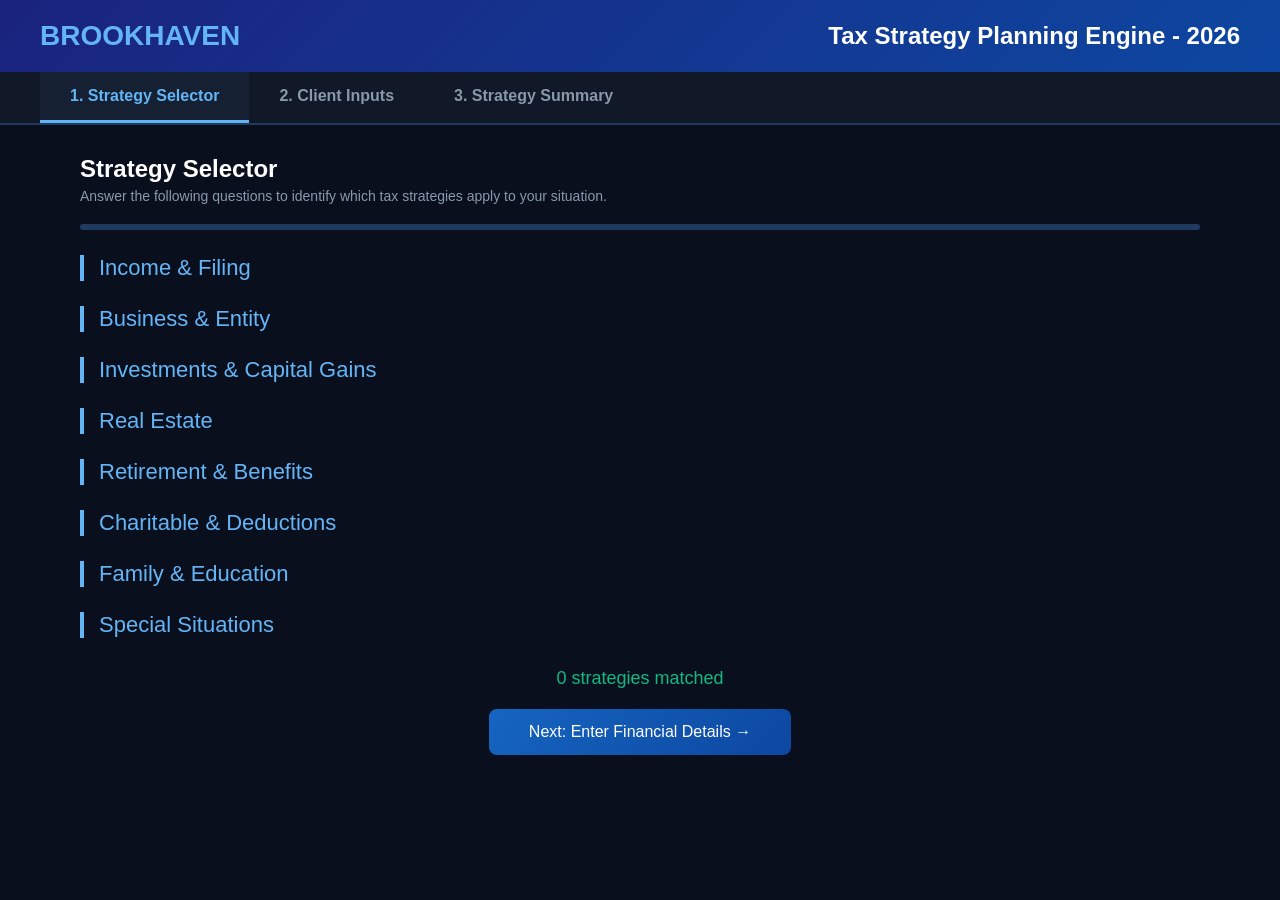
==== templates/index.html @ 3ed398a6 "Add initial HTML template for tax strategy planner" ====
<!DOCTYPE html>
<html lang="en">
<head>
    <meta charset="UTF-8">
    <meta name="viewport" content="width=device-width, initial-scale=1.0">
    <title>Brookhaven Tax Strategy Planner</title>
    <style>
        * { margin: 0; padding: 0; box-sizing: border-box; }
        body { font-family: 'Segoe UI', Tahoma, Geneva, Verdana, sans-serif; background: #0a0f1e; color: #e0e0e0; min-height: 100vh; }
        .header { background: linear-gradient(135deg, #1a237e, #0d47a1); padding: 20px 40px; display: flex; justify-content: space-between; align-items: center; box-shadow: 0 4px 20px rgba(0,0,0,0.3); }
        .header h1 { font-size: 24px; color: #fff; }
        .header .logo { font-size: 28px; font-weight: bold; color: #64b5f6; }
        .nav-tabs { display: flex; background: #111827; border-bottom: 2px solid #1e3a5f; padding: 0 40px; }
        .nav-tab { padding: 15px 30px; cursor: pointer; color: #8899aa; font-weight: 600; border-bottom: 3px solid transparent; transition: all 0.3s; }
        .nav-tab:hover { color: #64b5f6; }
        .nav-tab.active { color: #64b5f6; border-bottom-color: #64b5f6; background: rgba(100,181,246,0.05); }
        .page { display: none; padding: 30px 40px; max-width: 1200px; margin: 0 auto; }
        .page.active { display: block; }
        .section-title { font-size: 22px; color: #64b5f6; margin: 25px 0 15px; border-left: 4px solid #64b5f6; padding-left: 15px; }
        .section-desc { color: #8899aa; margin-bottom: 20px; font-size: 14px; }
        .question-card { background: #111827; border: 1px solid #1e3a5f; border-radius: 12px; padding: 20px; margin: 12px 0; display: flex; justify-content: space-between; align-items: center; transition: all 0.3s; }
        .question-card:hover { border-color: #64b5f6; box-shadow: 0 0 15px rgba(100,181,246,0.1); }
        .question-text { font-size: 15px; flex: 1; padding-right: 20px; }
        .toggle-group { display: flex; gap: 8px; }
        .toggle-btn { padding: 8px 20px; border-radius: 20px; border: 1px solid #334155; background: transparent; color: #8899aa; cursor: pointer; font-size: 13px; transition: all 0.3s; }
        .toggle-btn.yes.selected { background: #064e3b; border-color: #10b981; color: #10b981; }
        .toggle-btn.no.selected { background: #7f1d1d; border-color: #ef4444; color: #ef4444; }
        .input-group { background: #111827; border: 1px solid #1e3a5f; border-radius: 12px; padding: 18px; margin: 10px 0; }
        .input-group label { display: block; color: #8899aa; font-size: 13px; margin-bottom: 6px; }
        .input-group input, .input-group select { width: 100%; padding: 10px 15px; background: #0a0f1e; border: 1px solid #334155; border-radius: 8px; color: #e0e0e0; font-size: 14px; }
        .input-group input:focus, .input-group select:focus { outline: none; border-color: #64b5f6; }
        .input-grid { display: grid; grid-template-columns: repeat(auto-fill, minmax(280px, 1fr)); gap: 15px; }
        .upload-zone { border: 2px dashed #334155; border-radius: 12px; padding: 40px; text-align: center; margin: 15px 0; cursor: pointer; transition: all 0.3s; }
        .upload-zone:hover { border-color: #64b5f6; background: rgba(100,181,246,0.05); }
        .upload-zone h3 { color: #64b5f6; margin-bottom: 8px; }
        .upload-zone p { color: #8899aa; font-size: 13px; }
        .btn-primary { background: linear-gradient(135deg, #1565c0, #0d47a1); color: white; border: none; padding: 14px 40px; border-radius: 8px; font-size: 16px; cursor: pointer; margin: 20px 10px; transition: all 0.3s; }
        .btn-primary:hover { transform: translateY(-2px); box-shadow: 0 6px 20px rgba(21,101,192,0.4); }
        .strategy-result { background: #111827; border: 1px solid #1e3a5f; border-radius: 12px; padding: 20px; margin: 12px 0; }
        .strategy-result h3 { color: #64b5f6; margin-bottom: 8px; }
        .type-badge { display: inline-block; padding: 3px 12px; border-radius: 12px; font-size: 12px; margin-right: 6px; margin-bottom: 4px; }
        .badge-high { background: rgba(239,68,68,0.2); color: #ef4444; border: 1px solid #ef4444; }
        .badge-medium { background: rgba(245,158,11,0.2); color: #f59e0b; border: 1px solid #f59e0b; }
        .badge-low { background: rgba(16,185,129,0.2); color: #10b981; border: 1px solid #10b981; }
        .badge-type { background: rgba(100,181,246,0.2); color: #64b5f6; border: 1px solid #64b5f6; }
        .summary-grid { display: grid; grid-template-columns: repeat(auto-fill, minmax(250px, 1fr)); gap: 15px; margin: 20px 0; }
        .summary-card { background: #111827; border: 1px solid #1e3a5f; border-radius: 12px; padding: 20px; text-align: center; }
        .summary-card .value { font-size: 28px; color: #10b981; font-weight: bold; }
        .summary-card .label { color: #8899aa; font-size: 13px; margin-top: 5px; }
        .progress-bar { width: 100%; height: 6px; background: #1e3a5f; border-radius: 3px; margin: 20px 0; }
        .progress-fill { height: 100%; background: linear-gradient(90deg, #064e3b, #10b981); border-radius: 3px; transition: width 0.5s; }
        .category-header { font-size: 16px; color: #f59e0b; margin: 15px 0 10px; padding: 8px 15px; background: rgba(245,158,11,0.1); border-radius: 8px; }
        #matched-count { font-size: 18px; color: #10b981; }
    </style>
</head>
<body>
    <div class="header">
        <div class="logo">BROOKHAVEN</div>
        <h1>Tax Strategy Planning Engine - 2026</h1>
    </div>
    <div class="nav-tabs">
        <div class="nav-tab active" onclick="showPage('page1')">1. Strategy Selector</div>
        <div class="nav-tab" onclick="showPage('page2')">2. Client Inputs</div>
        <div class="nav-tab" onclick="showPage('page3')">3. Strategy Summary</div>
    </div>
    <div id="page1" class="page active">
        <h2 style="color:#fff;margin-bottom:5px;">Strategy Selector</h2>
        <p class="section-desc">Answer the following questions to identify which tax strategies apply to your situation.</p>
        <div class="progress-bar"><div class="progress-fill" id="progress1" style="width:0%"></div></div>
        <div class="section-title">Income &amp; Filing</div><div id="q-income"></div>
        <div class="section-title">Business &amp; Entity</div><div id="q-business"></div>
        <div class="section-title">Investments &amp; Capital Gains</div><div id="q-investments"></div>
        <div class="section-title">Real Estate</div><div id="q-realestate"></div>
        <div class="section-title">Retirement &amp; Benefits</div><div id="q-retirement"></div>
        <div class="section-title">Charitable &amp; Deductions</div><div id="q-charitable"></div>
        <div class="section-title">Family &amp; Education</div><div id="q-family"></div>
        <div class="section-title">Special Situations</div><div id="q-special"></div>
        <div style="text-align:center;margin:30px 0;"><span id="matched-count">0 strategies matched</span><br><button class="btn-primary" onclick="showPage('page2')">Next: Enter Financial Details &rarr;</button></div>
    </div>
    <div id="page2" class="page">
        <h2 style="color:#fff;margin-bottom:5px;">Client Financial Inputs</h2>
        <p class="section-desc">Enter your financial details. Upload documents to auto-populate fields.</p>
        <div class="section-title">Document Upload</div>
        <div style="display:grid;grid-template-columns:repeat(3,1fr);gap:15px;">
            <div class="upload-zone"><h3>W-2 / 1099</h3><p>Upload income docs</p><input type="file" style="display:none" accept=".pdf,.jpg,.png"></div>
            <div class="upload-zone"><h3>Bank Statements</h3><p>Upload bank statements</p><input type="file" style="display:none" accept=".pdf,.csv"></div>
            <div class="upload-zone"><h3>Investment Statements</h3><p>Upload brokerage statements</p><input type="file" style="display:none" accept=".pdf,.csv"></div>
        </div>
        <div class="section-title">Income Information</div>
        <div class="input-grid">
            <div class="input-group"><label>Filing Status</label><select id="filing_status"><option>Single</option><option>Married Filing Jointly</option><option>Married Filing Separately</option><option>Head of Household</option></select></div>
            <div class="input-group"><label>W-2 Wages ($)</label><input type="number" id="w2_wages" placeholder="0"></div>
            <div class="input-group"><label>Self-Employment Income ($)</label><input type="number" id="se_income" placeholder="0"></div>
            <div class="input-group"><label>Business Revenue ($)</label><input type="number" id="biz_revenue" placeholder="0"></div>
            <div class="input-group"><label>Rental Income ($)</label><input type="number" id="rental_income" placeholder="0"></div>
            <div class="input-group"><label>Dividend Income ($)</label><input type="number" id="dividend_income" placeholder="0"></div>
        </div>
        <div class="section-title">Capital Gains &amp; Investments</div>
        <div class="input-grid">
            <div class="input-group"><label>Short-Term Capital Gains ($)</label><input type="number" id="st_gains" placeholder="0"></div>
            <div class="input-group"><label>Long-Term Capital Gains ($)</label><input type="number" id="lt_gains" placeholder="0"></div>
            <div class="input-group"><label>Unrealized Losses ($)</label><input type="number" id="unrealized_losses" placeholder="0"></div>
            <div class="input-group"><label>Crypto Gains ($)</label><input type="number" id="crypto_gains" placeholder="0"></div>
            <div class="input-group"><label>Portfolio Value ($)</label><input type="number" id="portfolio_value" placeholder="0"></div>
        </div>
        <div class="section-title">Real Estate</div>
        <div class="input-grid">
            <div class="input-group"><label>Rental Properties (#)</label><input type="number" id="rental_count" placeholder="0"></div>
            <div class="input-group"><label>Property Values ($)</label><input type="number" id="property_values" placeholder="0"></div>
            <div class="input-group"><label>Mortgage Interest ($)</label><input type="number" id="mortgage_interest" placeholder="0"></div>
        </div>
        <div class="section-title">Business Details</div>
        <div class="input-grid">
            <div class="input-group"><label>Entity Type</label><select id="entity_type"><option>None</option><option>Sole Proprietor</option><option>S Corporation</option><option>C Corporation</option><option>Partnership</option><option>LLC</option></select></div>
            <div class="input-group"><label>Business Expenses ($)</label><input type="number" id="biz_expenses" placeholder="0"></div>
            <div class="input-group"><label>Employees (#)</label><input type="number" id="employees" placeholder="0"></div>
            <div class="input-group"><label>Owner Salary ($)</label><input type="number" id="owner_salary" placeholder="0"></div>
        </div>
        <div class="section-title">Deductions &amp; Credits</div>
        <div class="input-grid">
            <div class="input-group"><label>Charitable Donations ($)</label><input type="number" id="charitable" placeholder="0"></div>
            <div class="input-group"><label>State/Local Taxes ($)</label><input type="number" id="salt" placeholder="0"></div>
            <div class="input-group"><label>Retirement Contributions ($)</label><input type="number" id="retirement_contrib" placeholder="0"></div>
            <div class="input-group"><label>Education Expenses ($)</label><input type="number" id="education" placeholder="0"></div>
        </div>
        <div class="section-title">Family</div>
        <div class="input-grid">
            <div class="input-group"><label>Dependents (#)</label><input type="number" id="dependents" placeholder="0"></div>
            <div class="input-group"><label>Taxpayer Age</label><input type="number" id="taxpayer_age" placeholder="0"></div>
            <div class="input-group"><label>State</label><input type="text" id="state" placeholder="e.g. GA"></div>
        </div>
        <div style="text-align:center;margin:30px 0;"><button class="btn-primary" onclick="showPage('page1')">&larr; Back</button><button class="btn-primary" onclick="calculateStrategies();showPage('page3')">Calculate Results &rarr;</button></div>
    </div>
    <div id="page3" class="page">
        <h2 style="color:#fff;margin-bottom:5px;">Strategy Recommendations</h2>
        <p class="section-desc">Based on your selections and inputs, here are your optimal tax strategies.</p>
        <div class="summary-grid">
            <div class="summary-card"><div class="value" id="total-strategies">0</div><div class="label">Strategies Matched</div></div>
            <div class="summary-card"><div class="value" id="est-savings">$0</div><div class="label">Est. Tax Savings</div></div>
            <div class="summary-card"><div class="value" id="total-income">$0</div><div class="label">Total Income</div></div>
            <div class="summary-card"><div class="value" id="complexity-score">--</div><div class="label">Avg Complexity</div></div>
        </div>
        <div class="section-title">Recommended Strategies</div>
        <div id="results-container"></div>
        <div style="text-align:center;margin:30px 0;"><button class="btn-primary" onclick="showPage('page2')">&larr; Edit Inputs</button><button class="btn-primary" onclick="exportResults()">Export PDF</button></div>
    </div>
    <script src="/static/app.js"></script>
</body>
</html>
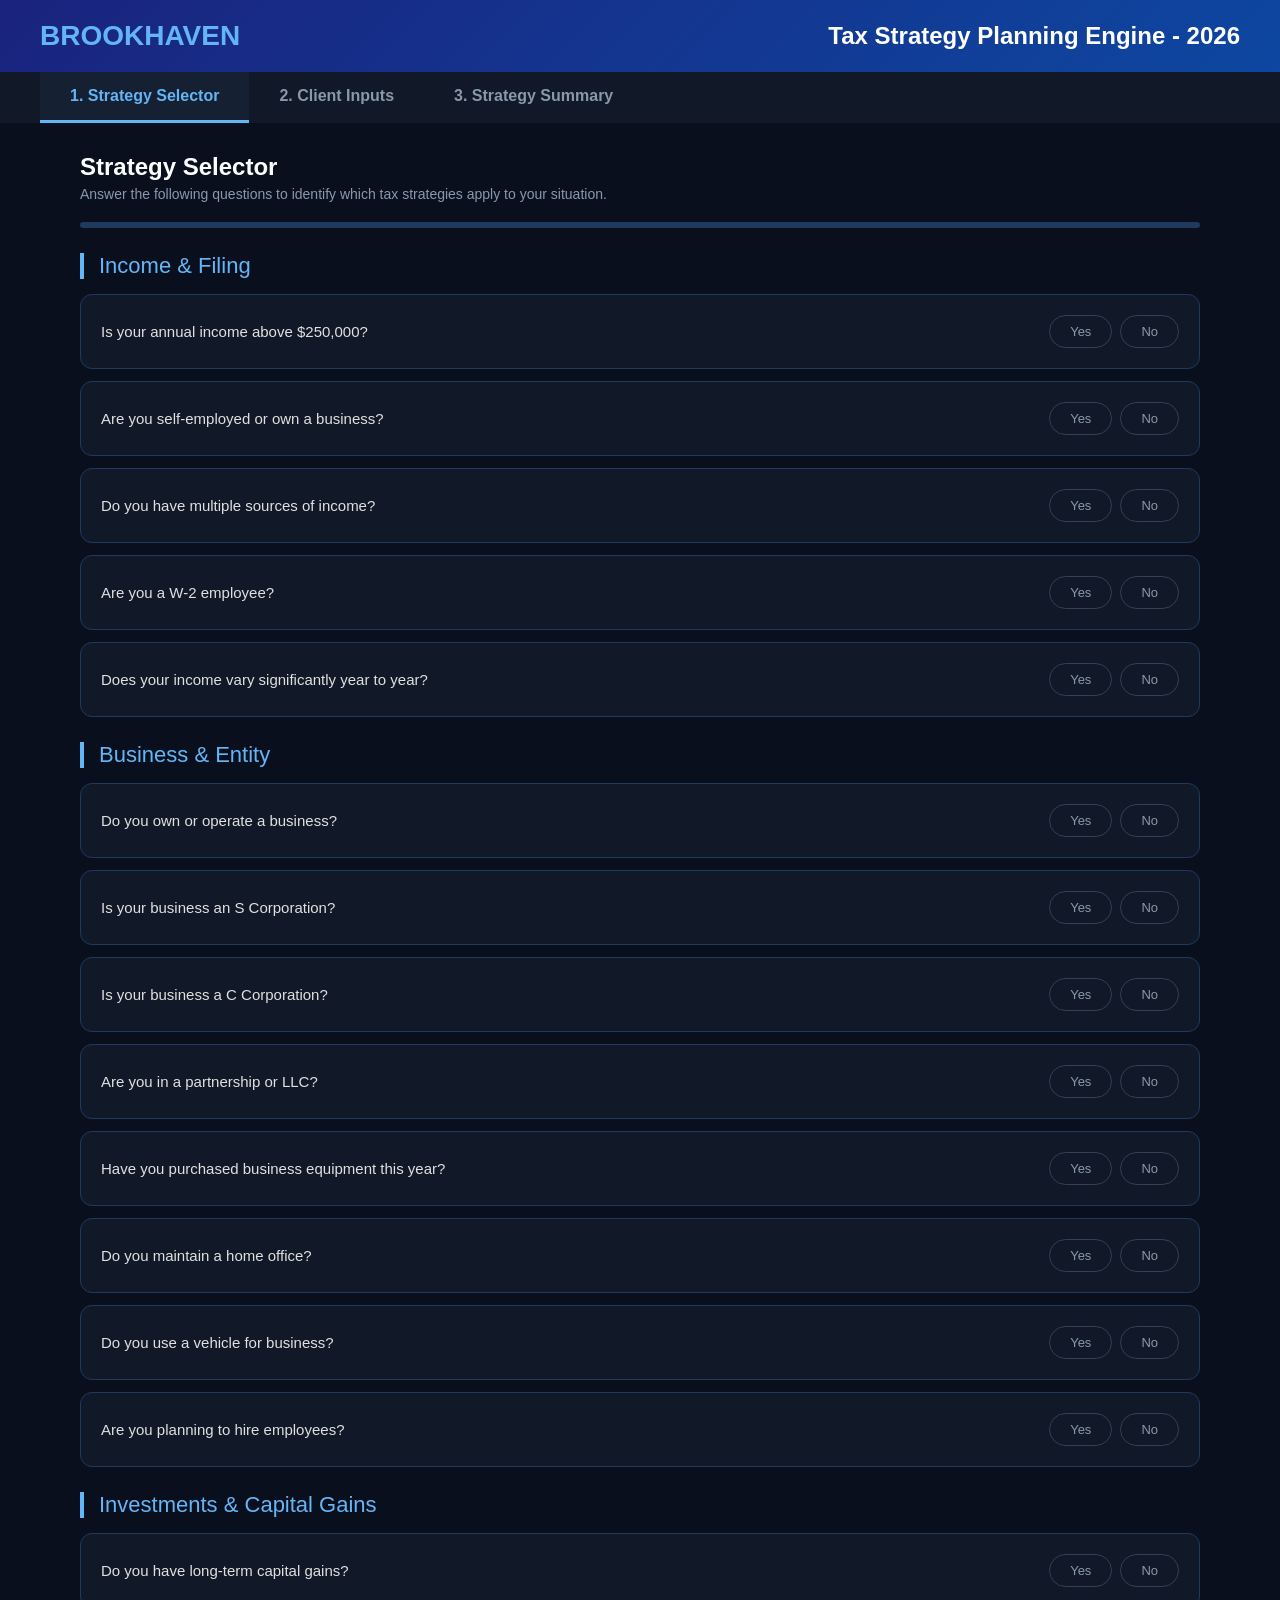
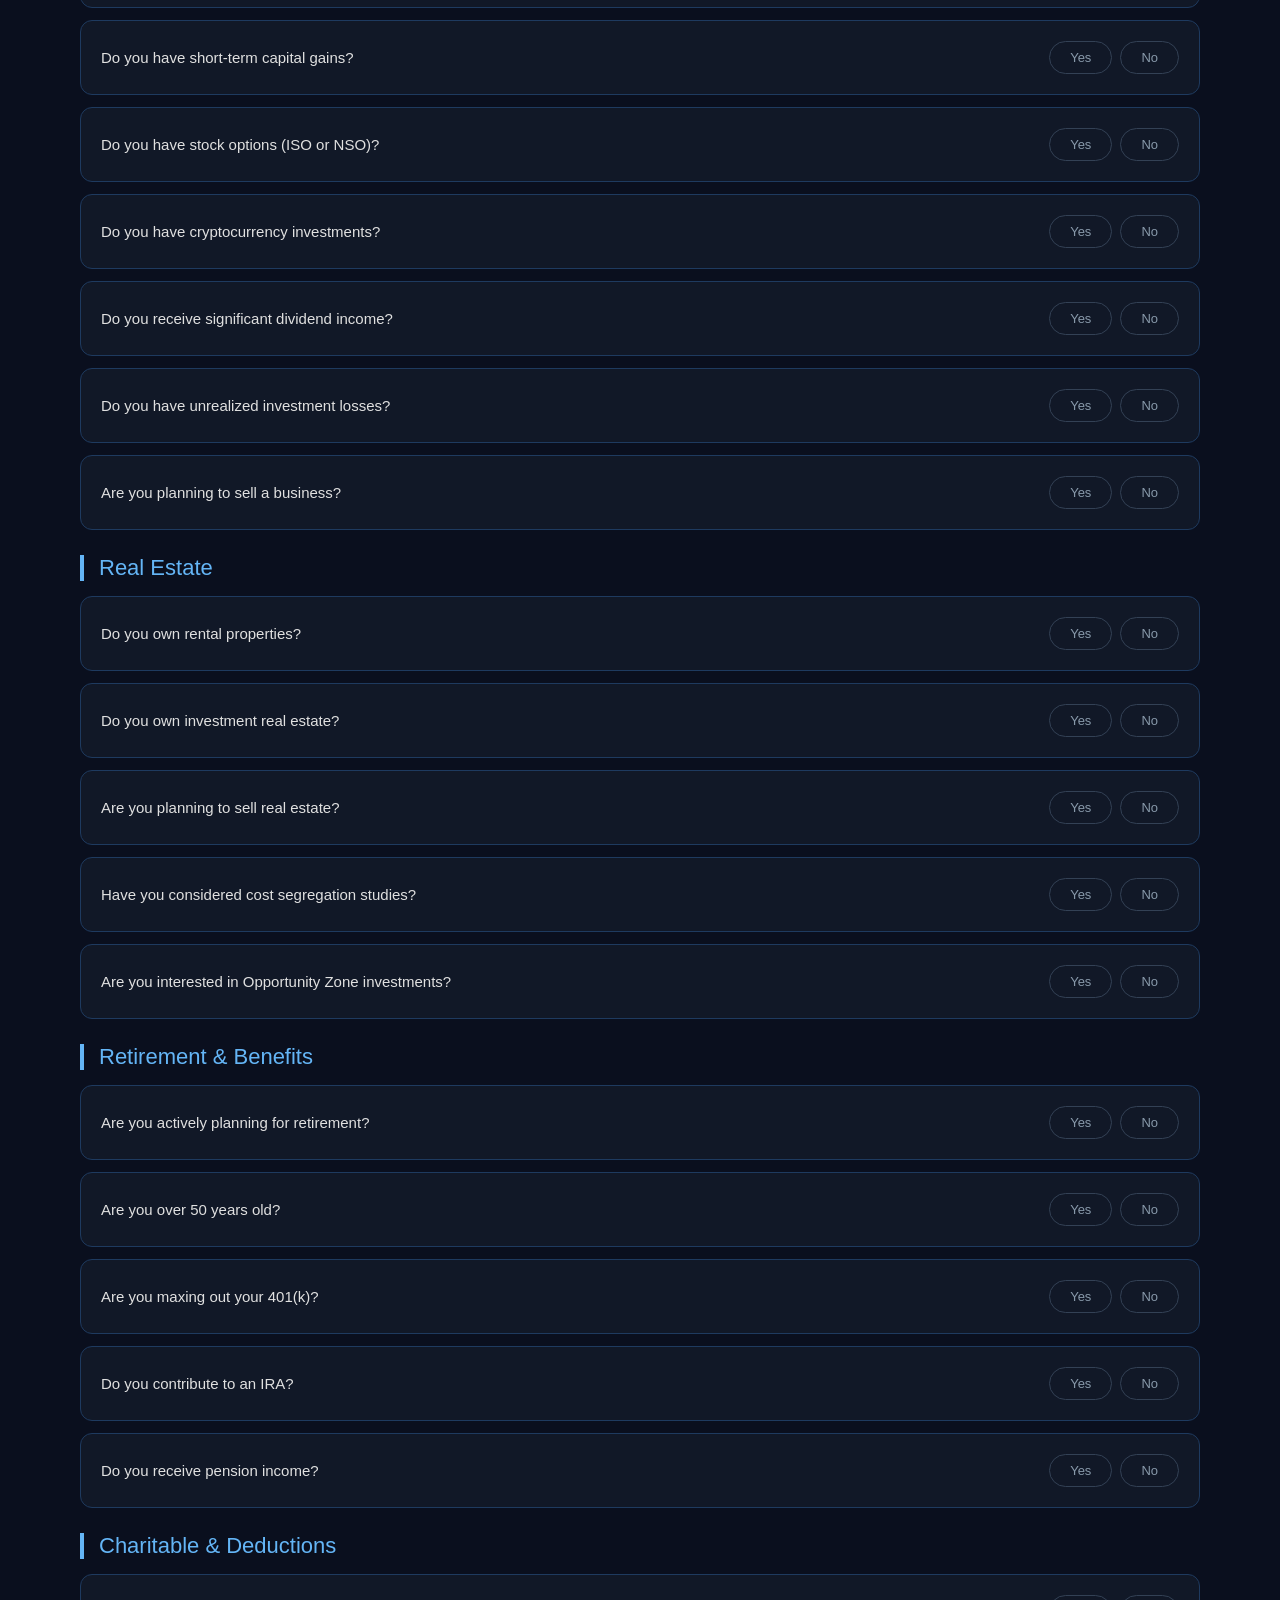
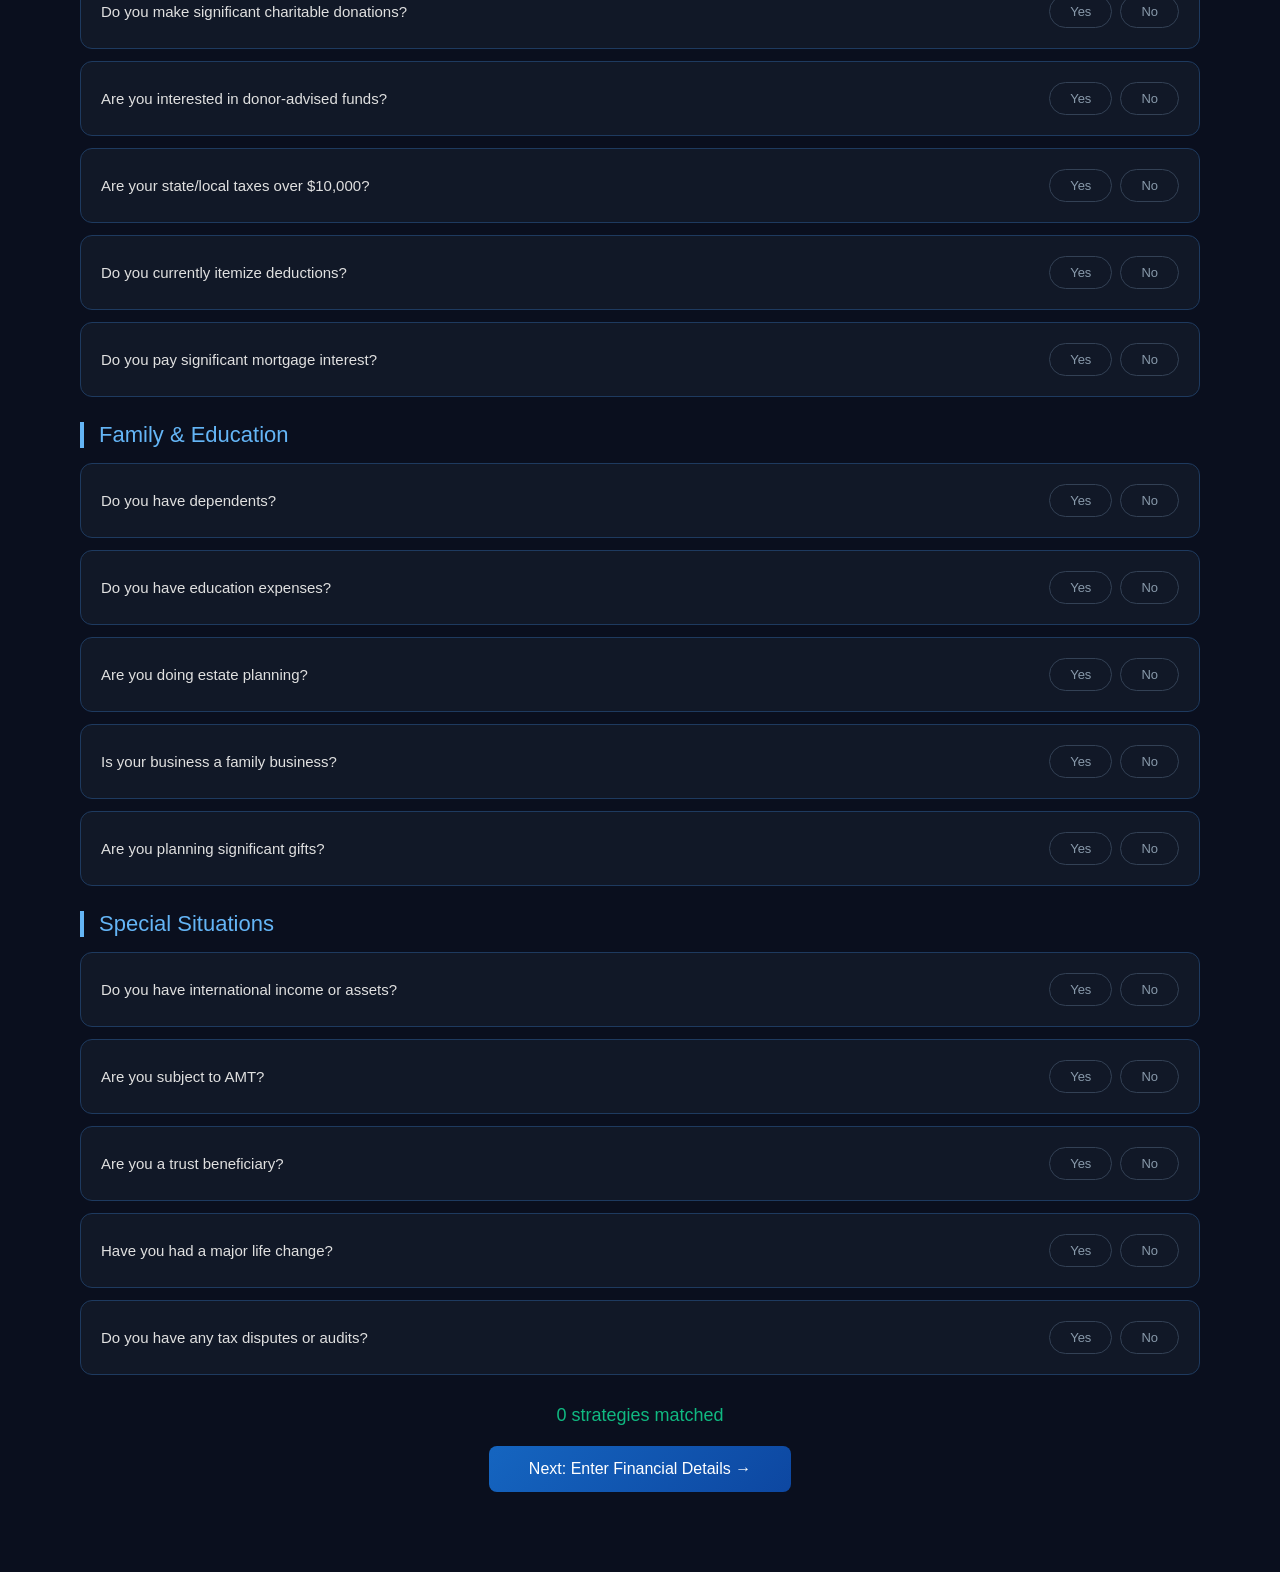
==== commit 35bedecc: "Fix script path for static hosting (relative path)" ====
--- a/templates/index.html
+++ b/templates/index.html
@@ -10,7 +10,7 @@
         .header { background: linear-gradient(135deg, #1a237e, #0d47a1); padding: 20px 40px; display: flex; justify-content: space-between; align-items: center; box-shadow: 0 4px 20px rgba(0,0,0,0.3); }
         .header h1 { font-size: 24px; color: #fff; }
         .header .logo { font-size: 28px; font-weight: bold; color: #64b5f6; }
-        .nav-tabs { display: flex; background: #111827; border-bottom: 2px solid #1e3a5f; padding: 0 40px; }
+        .nav-tabs { display: flex; background: #111827; border-bottom: 2px hsolid #1e3a5f; padding: 0 40px; }
         .nav-tab { padding: 15px 30px; cursor: pointer; color: #8899aa; font-weight: 600; border-bottom: 3px solid transparent; transition: all 0.3s; }
         .nav-tab:hover { color: #64b5f6; }
         .nav-tab.active { color: #64b5f6; border-bottom-color: #64b5f6; background: rgba(100,181,246,0.05); }
@@ -144,6 +144,6 @@
         <div id="results-container"></div>
         <div style="text-align:center;margin:30px 0;"><button class="btn-primary" onclick="showPage('page2')">&larr; Edit Inputs</button><button class="btn-primary" onclick="exportResults()">Export PDF</button></div>
     </div>
-    <script src="/static/app.js"></script>
+    <script src="../static/app.js"></script>
 </body>
 </html>
